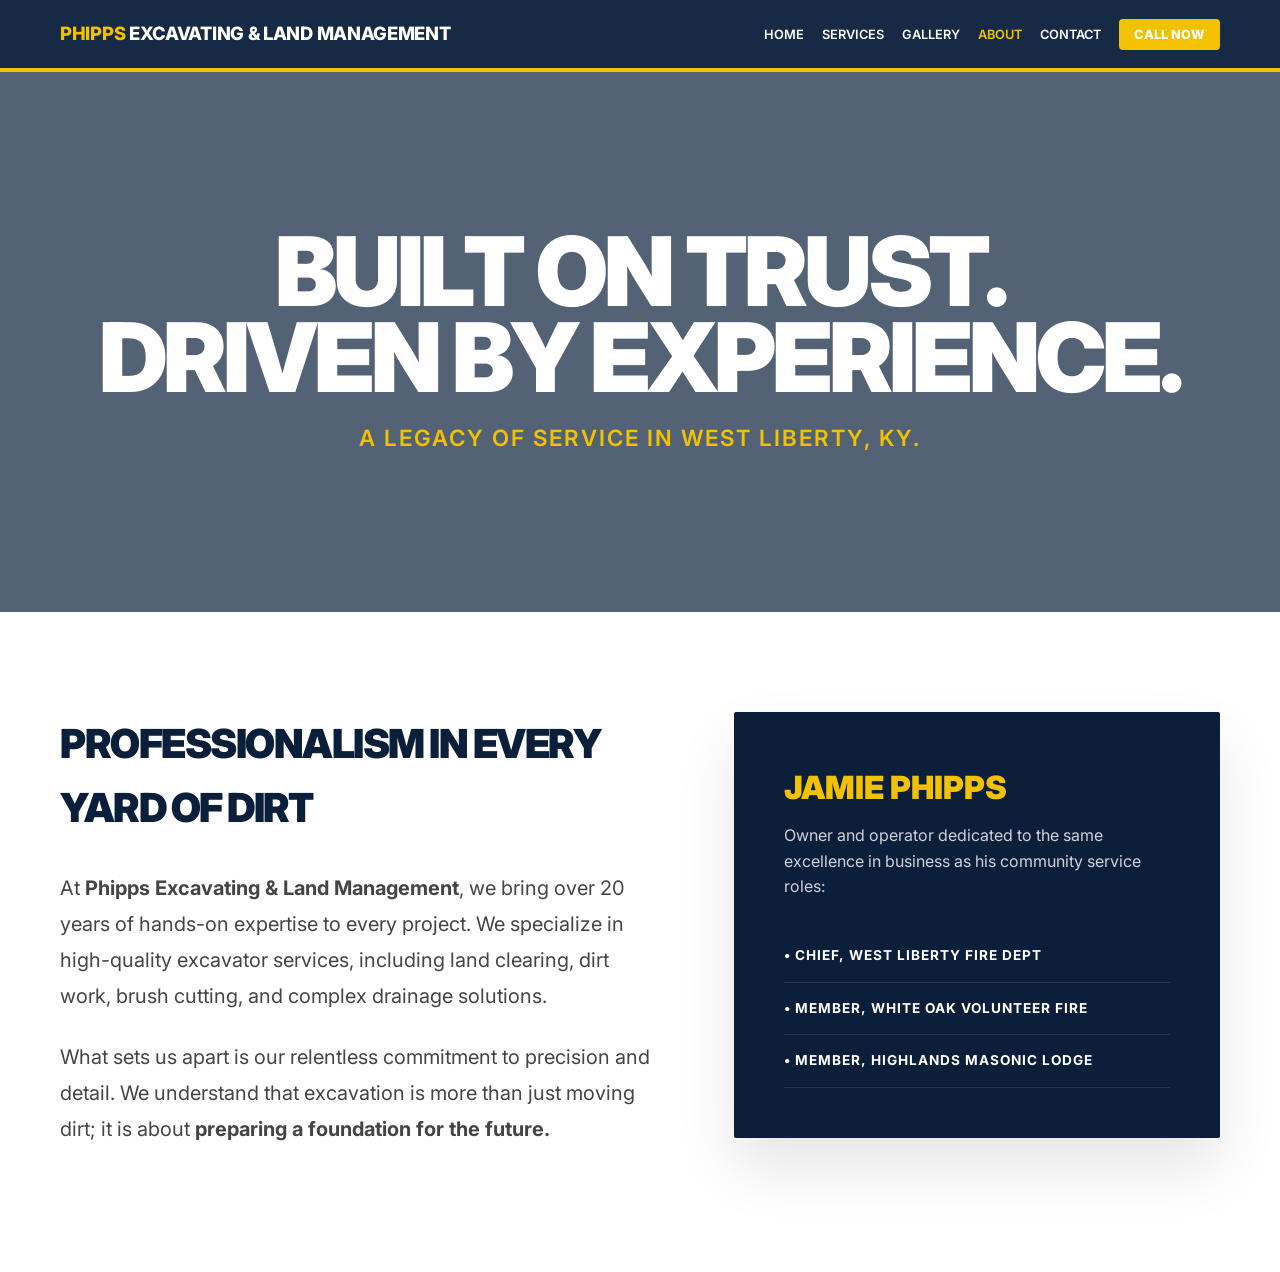
==== about.html @ 6a8722a9 "Update about.html" ====
<!DOCTYPE html>
<html lang="en">
<head>
  <meta charset="UTF-8">
  <meta name="viewport" content="width=device-width, initial-scale=1.0">
  <title>About Us | Phipps Excavating & Land Management</title>
  <link rel="preconnect" href="https://fonts.googleapis.com">
  <link rel="preconnect" href="https://fonts.gstatic.com" crossorigin>
  <link href="https://fonts.googleapis.com/css2?family=Inter:wght@400;600;700;800;900&display=swap" rel="stylesheet">
  <link rel="stylesheet" href="style.css">
  <style>
    /* --- HERO SYSTEM --- */
    .about-hero {
      position: relative;
      width: 100%;
      min-height: 60vh;
      display: flex;
      align-items: center;
      justify-content: center;
      padding: 120px 0; /* Spacing for the top */
      /* Ensure your image filename is correct below */
      background: linear-gradient(rgba(11, 31, 59, 0.7), rgba(11, 31, 59, 0.7)), url('hero-about.jpg');
      background-size: cover;
      background-position: center;
      background-attachment: fixed;
      color: #fff;
      text-align: center;
    }

    .about-hero h1 {
      font-size: clamp(3rem, 10vw, 6rem);
      font-weight: 900;
      text-transform: uppercase;
      letter-spacing: -4px;
      line-height: 0.9;
      margin-bottom: 20px;
    }

    .about-hero p {
      font-size: 1.4rem;
      font-weight: 600;
      text-transform: uppercase;
      letter-spacing: 2px;
      color: #F2C200;
    }

    /* --- CONTENT SPACING --- */
    .content-section {
      padding: 100px 0;
      background: #fff;
    }

    .content-grid {
      display: grid;
      grid-template-columns: 1.1fr 0.9fr;
      gap: 80px;
      align-items: start;
    }

    .main-text h2 {
      font-size: 2.5rem;
      font-weight: 900;
      text-transform: uppercase;
      letter-spacing: -1.5px;
      margin-bottom: 30px;
      color: #0B1F3B;
    }

    .main-text p {
      font-size: 1.25rem;
      line-height: 1.8;
      color: #444;
      margin-bottom: 25px;
    }

    /* --- SIDEBAR CARD --- */
    .roots-card {
      padding: 50px;
      background: #0B1F3B;
      color: #fff;
      border-radius: 2px;
      box-shadow: 0 30px 60px rgba(0,0,0,0.1);
    }

    .roots-card h3 {
      font-size: 2rem;
      font-weight: 900;
      text-transform: uppercase;
      color: #F2C200;
      margin-bottom: 10px;
    }

    .leader-list {
      list-style: none;
      padding: 0;
      margin-top: 30px;
    }

    .leader-list li {
      padding: 15px 0;
      border-bottom: 1px solid rgba(255,255,255,0.1);
      font-weight: 700;
      text-transform: uppercase;
      font-size: 0.85rem;
      letter-spacing: 1px;
    }

    @media (max-width: 992px) {
      .content-grid { grid-template-columns: 1fr; }
      .about-hero { min-height: 50vh; background-attachment: scroll; }
    }
  </style>
</head>
<body>

  <nav class="navbar">
    <div class="container nav-container">
      <a href="index.html" class="nav-brand"><span>Phipps</span> Excavating & Land Management</a>
      <ul class="nav-links" id="nav-list">
        <li><a href="index.html">Home</a></li>
        <li><a href="services.html">Services</a></li>
        <li><a href="gallery.html">Gallery</a></li>
        <li><a href="about.html" style="color: #F2C200 !important;">About</a></li>
        <li><a href="contact.html">Contact</a></li>
        <li><a href="tel:6065480377" class="nav-cta">Call Now</a></li>
      </ul>
    </div>
  </nav>

  <header class="about-hero">
    <div class="container">
      <h1>Built on Trust.<br>Driven by Experience.</h1>
      <p>A Legacy of Service in West Liberty, KY.</p>
    </div>
  </header>

  <section class="content-section">
    <div class="container">
      <div class="content-grid">
        
        <div class="main-text">
          <h2>Professionalism in Every Yard of Dirt</h2>
          <p>At <strong>Phipps Excavating & Land Management</strong>, we bring over 20 years of hands-on expertise to every project. We specialize in high-quality excavator services, including land clearing, dirt work, brush cutting, and complex drainage solutions.</p>
          <p>What sets us apart is our relentless commitment to precision and detail. We understand that excavation is more than just moving dirt; it is about <strong>preparing a foundation for the future.</strong></p>
        </div>

        <div class="roots-card">
          <h3>Jamie Phipps</h3>
          <p style="opacity: 0.8;">Owner and operator dedicated to the same excellence in business as his community service roles:</p>
          <ul class="leader-list">
            <li>• Chief, West Liberty Fire Dept</li>
            <li>• Member, White Oak Volunteer Fire</li>
            <li>• Member, Highlands Masonic Lodge</li>
          </ul>
        </div>

      </div>
    </div>
  </section>

  <a class="sticky-call" href="tel:6065480377">📞 Call Now</a>

</body>
</html>
---- style.css ----
/* --- RESET --- */
* { margin: 0; padding: 0; box-sizing: border-box; }
body { font-family: 'Inter', sans-serif; color: #0B1F3B; line-height: 1.6; background: #fff; overflow-x: hidden; }
.container { max-width: 1200px; margin: auto; padding: 0 20px; }

/* --- NAVIGATION --- */
.navbar { 
  background: rgba(11, 31, 59, 0.95); 
  backdrop-filter: blur(10px);        
  padding: 1.2rem 0; 
  border-bottom: 4px solid #F2C200; 
  position: sticky; 
  top: 0; 
  z-index: 1000; 
}
.nav-container { display: flex; justify-content: space-between; align-items: center; gap: 10px; }

.nav-brand { 
  color: #fff !important; 
  text-decoration: none; 
  font-weight: 800; 
  font-size: clamp(0.8rem, 3.2vw, 1.15rem); 
  text-transform: uppercase; 
  white-space: nowrap;
  letter-spacing: -0.3px;
  flex-shrink: 1; 
}
.nav-brand span { color: #F2C200; }

.nav-links { display: flex; list-style: none; align-items: center; }
.nav-links li { margin-left: 18px; }
.nav-links a { color: #fff !important; text-decoration: none; font-weight: 600; text-transform: uppercase; font-size: 0.8rem; transition: 0.3s; }
.nav-links a:hover { color: #F2C200 !important; }

.nav-cta { background: #F2C200; color: #0B1F3B !important; padding: 8px 15px; border-radius: 4px; font-weight: 800 !important; }

.menu-toggle { display: none; cursor: pointer; flex-shrink: 0; margin-left: 10px; }
.bar { display: block; width: 25px; height: 3px; margin: 5px auto; transition: 0.3s; background: #fff; }

/* --- HERO CORE LOGIC --- */
.hero, .small-hero { 
  position: relative; 
  overflow: hidden;   
  color: #fff; 
  text-align: center; 
  display: flex; 
  flex-direction: column; 
  justify-content: center; 
  align-items: center;
}

.hero { padding: 60px 20px 100px 20px; min-height: 75vh; }
.small-hero { padding: 80px 20px; min-height: 40vh; }

/* The Animation Layer */
.hero::before, .small-hero::before {
  content: "";
  position: absolute;
  top: 0; left: 0; width: 100%; height: 100%;
  background-size: cover;
  background-position: center;
  z-index: -1;
  animation: slow-pan 30s infinite alternate ease-in-out; 
}

/* --- 1. LANDING PAGE HERO --- */
.hero::before { 
  background-image: linear-gradient(rgba(11, 31, 59, 0.7), rgba(11, 31, 59, 0.8)), url('image.JPG'); 
}

/* --- 2. ABOUT PAGE HERO --- */
.about-page .small-hero::before { 
  background-image: linear-gradient(rgba(11, 31, 59, 0.7), rgba(11, 31, 59, 0.7)), url('aboutheaderimage.JPG'); 
}

/* --- 3. SERVICES PAGE HERO --- */
.services-hero::before { 
  background-image: radial-gradient(circle at center, rgba(11, 31, 59, 0.6) 0%, rgba(11, 31, 59, 0.85) 100%), url('images/services-hero.jpeg') !important; 
}

/* --- 4. CONTACT PAGE HERO (UPDATED IMAGE) --- */
.contact-page .small-hero::before {
  background-image: linear-gradient(rgba(11, 31, 59, 0.7), rgba(11, 31, 59, 0.7)), url('images/contact-hero.jpeg') !important;
}

@keyframes slow-pan {
  from { transform: scale(1.05) translateX(-2%); } 
  to { transform: scale(1.05) translateX(2%); }    
}

/* --- HERO CONTENT --- */
.logo { width: 320px; margin-bottom: 15px; filter: drop-shadow(0 10px 20px rgba(0,0,0,0.4)); }
.hero h1, .small-hero h1 { font-size: clamp(2.2rem, 7vw, 3.8rem); text-transform: uppercase; margin-bottom: 10px; line-height: 1.1; font-weight: 900; position: relative; z-index: 1; }
.hero-subtitle { display: block; color: #F2C200; text-transform: uppercase; font-weight: 800; letter-spacing: 2px; font-size: 0.85rem; margin-bottom: 10px; z-index: 1; position: relative; }
.hero p { max-width: 750px; margin: 15px auto 30px auto !important; font-size: 1.15rem; color: rgba(255,255,255,0.9); position: relative; z-index: 1; }

/* --- BUTTONS --- */
.btn { display: inline-block; padding: 16px 34px; margin: 10px; text-decoration: none; font-weight: 800; border-radius: 4px; text-transform: uppercase; border: none; transition: 0.3s; text-align: center; cursor: pointer; letter-spacing: 1px; position: relative; z-index: 1; }
.primary { background: #F2C200; color: #0B1F3B; box-shadow: 0 4px 15px rgba(242, 194, 0, 0.3); }
.primary:hover { transform: translateY(-4px); box-shadow: 0 8px 25px rgba(242, 194, 0, 0.5); }
.secondary { border: 2px solid #fff; color: #fff; background: transparent; }
.secondary:hover { background: #fff; color: #0B1F3B; }

/* --- SECTIONS & GRID --- */
.section { padding: 100px 0; }
.section.alt { background: #f8fafc; }
.grid { display: grid; grid-template-columns: repeat(auto-fit, minmax(280px, 1fr)); gap: 30px; }

.card { 
  background: #fff; 
  padding: 45px 30px; 
  border-radius: 8px; 
  border-top: 8px solid #F2C200; 
  text-align: center; 
  box-shadow: 0 15px 35px rgba(11, 31, 59, 0.05);
  transition: all 0.4s cubic-bezier(0.165, 0.84, 0.44, 1);
  opacity: 0;
  transform: translateY(40px);
  animation: fadeInUp 1s ease forwards;
}
.card:hover { transform: translateY(-12px); box-shadow: 0 25px 50px rgba(11, 31, 59, 0.15); }

@keyframes fadeInUp {
  to { opacity: 1; transform: translateY(0); }
}

/* --- FOOTER --- */
footer { padding: 60px 20px; background: #081424; color: #888; text-align: center; border-top: 1px solid rgba(255,255,255,0.05); }
footer .social-links a { color: #F2C200; text-decoration: none; font-weight: 800; text-transform: uppercase; border: 2px solid #F2C200; padding: 12px 25px; border-radius: 4px; display: inline-block; transition: 0.3s; }
footer .social-links a:hover { background: #F2C200; color: #081424; transform: scale(1.05); }

/* --- MOBILE RESPONSIVE --- */
.sticky-call { 
  display: none; 
  position: fixed; 
  bottom: 25px; 
  left: 50%; 
  transform: translateX(-50%); 
  background: #F2C200; 
  color: #0B1F3B; 
  padding: 18px 40px; 
  border-radius: 50px; 
  text-decoration: none; 
  font-weight: 900; 
  text-transform: uppercase; 
  box-shadow: 0 8px 25px rgba(0,0,0,0.4); 
  z-index: 9999; 
  border: 2px solid #0B1F3B;
}

@media screen and (max-width: 960px) {
  .nav-links { 
    position: absolute; 
    top: -1000px; 
    left: 0; 
    width: 100%; 
    flex-direction: column; 
    background: #0B1F3B; 
    transition: 0.5s cubic-bezier(0.075, 0.82, 0.165, 1); 
    padding: 40px 0; 
    border-bottom: 5px solid #F2C200;
  }
  .nav-links.active { top: 76px; }
  .menu-toggle { display: block; }
  .sticky-call { display: block; }
  .hero { padding-bottom: 80px; min-height: 60vh; }
}
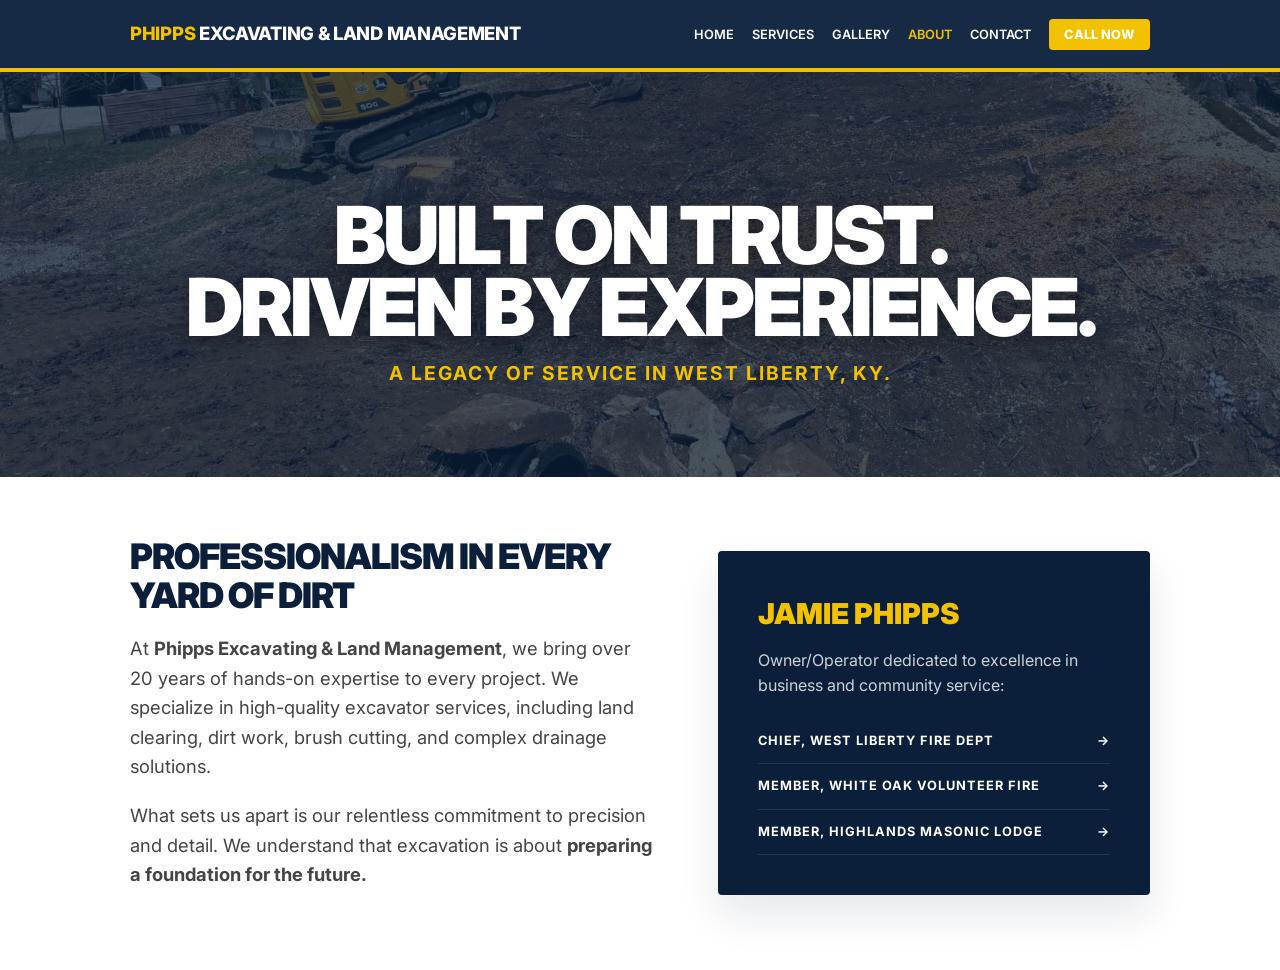
==== commit 0a44719c: "Update about.html" ====
--- a/about.html
+++ b/about.html
@@ -9,81 +9,95 @@
   <link href="https://fonts.googleapis.com/css2?family=Inter:wght@400;600;700;800;900&display=swap" rel="stylesheet">
   <link rel="stylesheet" href="style.css">
   <style>
-    /* --- HERO SYSTEM --- */
+    /* --- TIGHTENED SPACING SYSTEM --- */
+    body {
+      background: #ffffff;
+      color: #0B1F3B;
+      margin: 0;
+      line-height: 1.6; /* Tighter line height for a more compact feel */
+    }
+
+    .container {
+      max-width: 1100px;
+      margin: 0 auto;
+      padding: 0 40px;
+    }
+
+    /* --- HERO: Compact & Impactful --- */
     .about-hero {
       position: relative;
       width: 100%;
-      min-height: 60vh;
+      min-height: 45vh; /* Reduced height to bring content up */
       display: flex;
       align-items: center;
       justify-content: center;
-      padding: 120px 0; /* Spacing for the top */
-      /* Ensure your image filename is correct below */
-      background: linear-gradient(rgba(11, 31, 59, 0.7), rgba(11, 31, 59, 0.7)), url('hero-about.jpg');
-      background-size: cover;
-      background-position: center;
+      padding: 100px 0 60px; /* Tighter padding */
+      background-size: cover !important;
+      background-position: center !important;
       background-attachment: fixed;
       color: #fff;
       text-align: center;
     }
 
     .about-hero h1 {
-      font-size: clamp(3rem, 10vw, 6rem);
+      font-size: clamp(2.5rem, 8vw, 5rem); /* Slightly smaller for a tighter fit */
       font-weight: 900;
       text-transform: uppercase;
-      letter-spacing: -4px;
+      letter-spacing: -3px;
       line-height: 0.9;
-      margin-bottom: 20px;
+      margin-bottom: 15px;
+      text-shadow: 0 5px 20px rgba(0,0,0,0.4);
     }
 
     .about-hero p {
-      font-size: 1.4rem;
-      font-weight: 600;
+      font-size: 1.2rem;
+      font-weight: 700;
       text-transform: uppercase;
       letter-spacing: 2px;
       color: #F2C200;
+      margin: 0;
     }
 
-    /* --- CONTENT SPACING --- */
+    /* --- CONTENT SECTION: Removing the Gaps --- */
     .content-section {
-      padding: 100px 0;
+      padding: 60px 0; /* Reduced from 140px to 60px */
       background: #fff;
     }
 
     .content-grid {
       display: grid;
       grid-template-columns: 1.1fr 0.9fr;
-      gap: 80px;
-      align-items: start;
+      gap: 60px; /* Tighter gap between columns */
+      align-items: center; /* Centered alignment feels more 'fitted' */
     }
 
     .main-text h2 {
-      font-size: 2.5rem;
+      font-size: 2.2rem;
       font-weight: 900;
       text-transform: uppercase;
-      letter-spacing: -1.5px;
-      margin-bottom: 30px;
+      letter-spacing: -1px;
+      margin-bottom: 20px;
       color: #0B1F3B;
+      line-height: 1.1;
     }
 
     .main-text p {
-      font-size: 1.25rem;
-      line-height: 1.8;
+      font-size: 1.15rem;
       color: #444;
-      margin-bottom: 25px;
+      margin-bottom: 20px;
     }
 
-    /* --- SIDEBAR CARD --- */
+    /* --- PROFILE CARD: Solid & Structured --- */
     .roots-card {
-      padding: 50px;
+      padding: 40px; /* Reduced padding */
       background: #0B1F3B;
       color: #fff;
-      border-radius: 2px;
-      box-shadow: 0 30px 60px rgba(0,0,0,0.1);
+      border-radius: 4px;
+      box-shadow: 0 20px 40px rgba(11, 31, 59, 0.1);
     }
 
     .roots-card h3 {
-      font-size: 2rem;
+      font-size: 1.8rem;
       font-weight: 900;
       text-transform: uppercase;
       color: #F2C200;
@@ -93,21 +107,24 @@
     .leader-list {
       list-style: none;
       padding: 0;
-      margin-top: 30px;
+      margin-top: 20px;
     }
 
     .leader-list li {
-      padding: 15px 0;
+      padding: 12px 0;
       border-bottom: 1px solid rgba(255,255,255,0.1);
       font-weight: 700;
       text-transform: uppercase;
-      font-size: 0.85rem;
+      font-size: 0.8rem;
       letter-spacing: 1px;
+      display: flex;
+      justify-content: space-between;
     }
 
     @media (max-width: 992px) {
-      .content-grid { grid-template-columns: 1fr; }
-      .about-hero { min-height: 50vh; background-attachment: scroll; }
+      .content-grid { grid-template-columns: 1fr; gap: 40px; }
+      .about-hero { min-height: 40vh; padding: 120px 0 60px; }
+      .content-section { padding: 40px 0; }
     }
   </style>
 </head>
@@ -116,6 +133,13 @@
   <nav class="navbar">
     <div class="container nav-container">
       <a href="index.html" class="nav-brand"><span>Phipps</span> Excavating & Land Management</a>
+      
+      <div class="menu-toggle" id="mobile-menu">
+        <span class="bar"></span>
+        <span class="bar"></span>
+        <span class="bar"></span>
+      </div>
+
       <ul class="nav-links" id="nav-list">
         <li><a href="index.html">Home</a></li>
         <li><a href="services.html">Services</a></li>
@@ -127,7 +151,7 @@
     </div>
   </nav>
 
-  <header class="about-hero">
+  <header class="about-hero" style="background: linear-gradient(rgba(11, 31, 59, 0.75), rgba(11, 31, 59, 0.75)), url('aboutheaderimage.JPG');">
     <div class="container">
       <h1>Built on Trust.<br>Driven by Experience.</h1>
       <p>A Legacy of Service in West Liberty, KY.</p>
@@ -141,16 +165,16 @@
         <div class="main-text">
           <h2>Professionalism in Every Yard of Dirt</h2>
           <p>At <strong>Phipps Excavating & Land Management</strong>, we bring over 20 years of hands-on expertise to every project. We specialize in high-quality excavator services, including land clearing, dirt work, brush cutting, and complex drainage solutions.</p>
-          <p>What sets us apart is our relentless commitment to precision and detail. We understand that excavation is more than just moving dirt; it is about <strong>preparing a foundation for the future.</strong></p>
+          <p>What sets us apart is our relentless commitment to precision and detail. We understand that excavation is about <strong>preparing a foundation for the future.</strong></p>
         </div>
 
         <div class="roots-card">
           <h3>Jamie Phipps</h3>
-          <p style="opacity: 0.8;">Owner and operator dedicated to the same excellence in business as his community service roles:</p>
+          <p style="opacity: 0.8; font-size: 1rem;">Owner/Operator dedicated to excellence in business and community service:</p>
           <ul class="leader-list">
-            <li>• Chief, West Liberty Fire Dept</li>
-            <li>• Member, White Oak Volunteer Fire</li>
-            <li>• Member, Highlands Masonic Lodge</li>
+            <li>Chief, West Liberty Fire Dept <span>→</span></li>
+            <li>Member, White Oak Volunteer Fire <span>→</span></li>
+            <li>Member, Highlands Masonic Lodge <span>→</span></li>
           </ul>
         </div>
 
@@ -160,5 +184,16 @@
 
   <a class="sticky-call" href="tel:6065480377">📞 Call Now</a>
 
+  <script>
+    const menu = document.querySelector('#mobile-menu');
+    const menuLinks = document.querySelector('#nav-list');
+    
+    if(menu) {
+      menu.addEventListener('click', function() {
+        menu.classList.toggle('is-active');
+        menuLinks.classList.toggle('active');
+      });
+    }
+  </script>
 </body>
 </html>
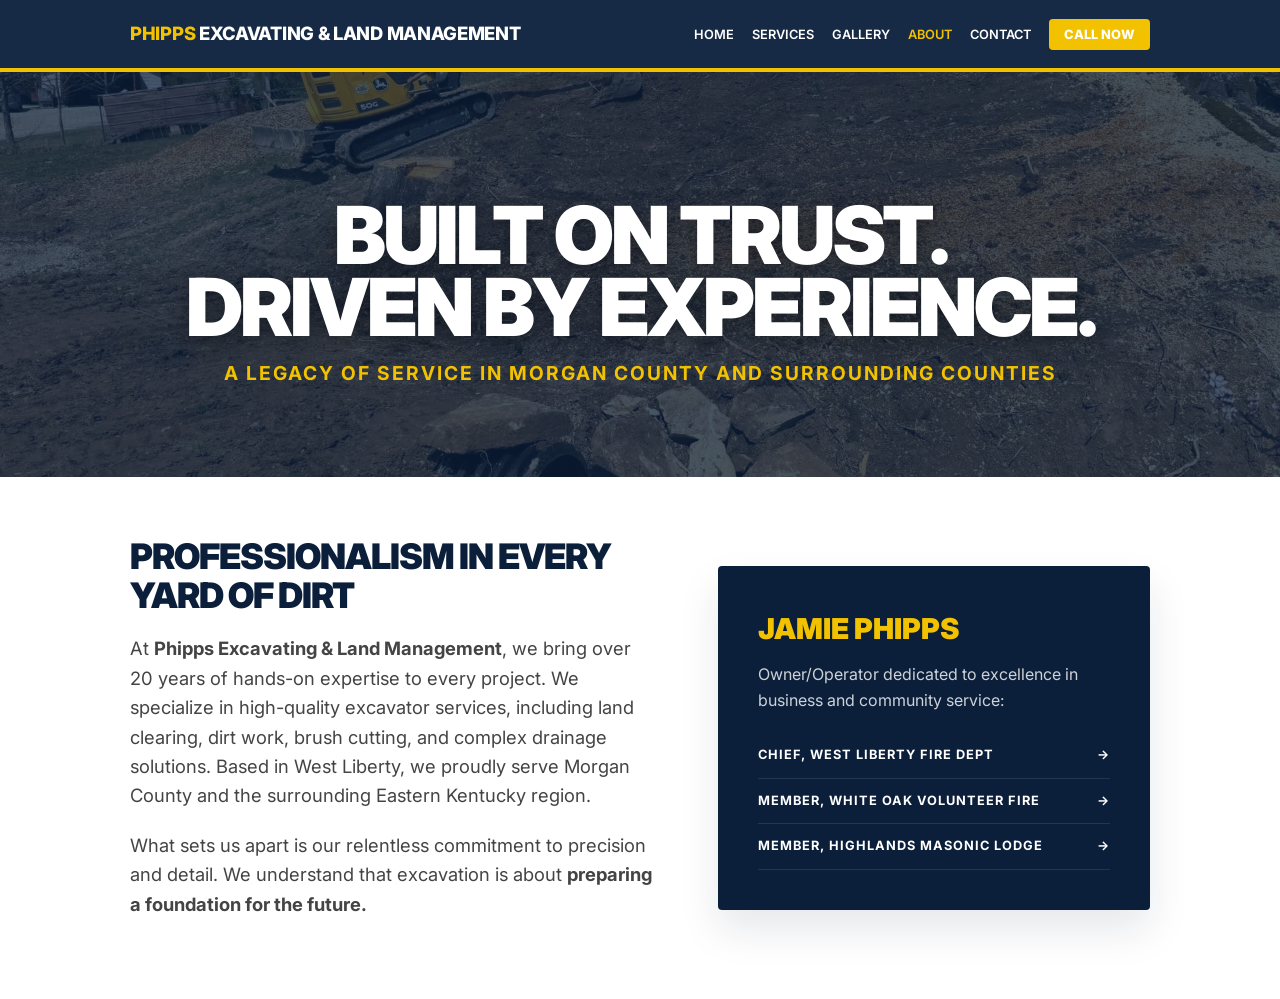
==== commit da9d04f4: "Update about.html" ====
--- a/about.html
+++ b/about.html
@@ -9,12 +9,12 @@
   <link href="https://fonts.googleapis.com/css2?family=Inter:wght@400;600;700;800;900&display=swap" rel="stylesheet">
   <link rel="stylesheet" href="style.css">
   <style>
-    /* --- TIGHTENED SPACING SYSTEM --- */
+    /* --- COMPACT STUDIO SYSTEM --- */
     body {
       background: #ffffff;
       color: #0B1F3B;
       margin: 0;
-      line-height: 1.6; /* Tighter line height for a more compact feel */
+      line-height: 1.6;
     }
 
     .container {
@@ -23,15 +23,15 @@
       padding: 0 40px;
     }
 
-    /* --- HERO: Compact & Impactful --- */
+    /* --- HERO: Tight & Professional --- */
     .about-hero {
       position: relative;
       width: 100%;
-      min-height: 45vh; /* Reduced height to bring content up */
+      min-height: 45vh;
       display: flex;
       align-items: center;
       justify-content: center;
-      padding: 100px 0 60px; /* Tighter padding */
+      padding: 100px 0 60px;
       background-size: cover !important;
       background-position: center !important;
       background-attachment: fixed;
@@ -40,7 +40,7 @@
     }
 
     .about-hero h1 {
-      font-size: clamp(2.5rem, 8vw, 5rem); /* Slightly smaller for a tighter fit */
+      font-size: clamp(2.5rem, 8vw, 5rem);
       font-weight: 900;
       text-transform: uppercase;
       letter-spacing: -3px;
@@ -58,17 +58,17 @@
       margin: 0;
     }
 
-    /* --- CONTENT SECTION: Removing the Gaps --- */
+    /* --- CONTENT: Tightened Gaps --- */
     .content-section {
-      padding: 60px 0; /* Reduced from 140px to 60px */
+      padding: 60px 0;
       background: #fff;
     }
 
     .content-grid {
       display: grid;
       grid-template-columns: 1.1fr 0.9fr;
-      gap: 60px; /* Tighter gap between columns */
-      align-items: center; /* Centered alignment feels more 'fitted' */
+      gap: 60px;
+      align-items: center;
     }
 
     .main-text h2 {
@@ -87,9 +87,9 @@
       margin-bottom: 20px;
     }
 
-    /* --- PROFILE CARD: Solid & Structured --- */
+    /* --- PROFILE CARD --- */
     .roots-card {
-      padding: 40px; /* Reduced padding */
+      padding: 40px;
       background: #0B1F3B;
       color: #fff;
       border-radius: 4px;
@@ -154,7 +154,7 @@
   <header class="about-hero" style="background: linear-gradient(rgba(11, 31, 59, 0.75), rgba(11, 31, 59, 0.75)), url('aboutheaderimage.JPG');">
     <div class="container">
       <h1>Built on Trust.<br>Driven by Experience.</h1>
-      <p>A Legacy of Service in West Liberty, KY.</p>
+      <p>A Legacy of Service in Morgan County and Surrounding Counties</p>
     </div>
   </header>
 
@@ -164,7 +164,7 @@
         
         <div class="main-text">
           <h2>Professionalism in Every Yard of Dirt</h2>
-          <p>At <strong>Phipps Excavating & Land Management</strong>, we bring over 20 years of hands-on expertise to every project. We specialize in high-quality excavator services, including land clearing, dirt work, brush cutting, and complex drainage solutions.</p>
+          <p>At <strong>Phipps Excavating & Land Management</strong>, we bring over 20 years of hands-on expertise to every project. We specialize in high-quality excavator services, including land clearing, dirt work, brush cutting, and complex drainage solutions. Based in West Liberty, we proudly serve Morgan County and the surrounding Eastern Kentucky region.</p>
           <p>What sets us apart is our relentless commitment to precision and detail. We understand that excavation is about <strong>preparing a foundation for the future.</strong></p>
         </div>
 
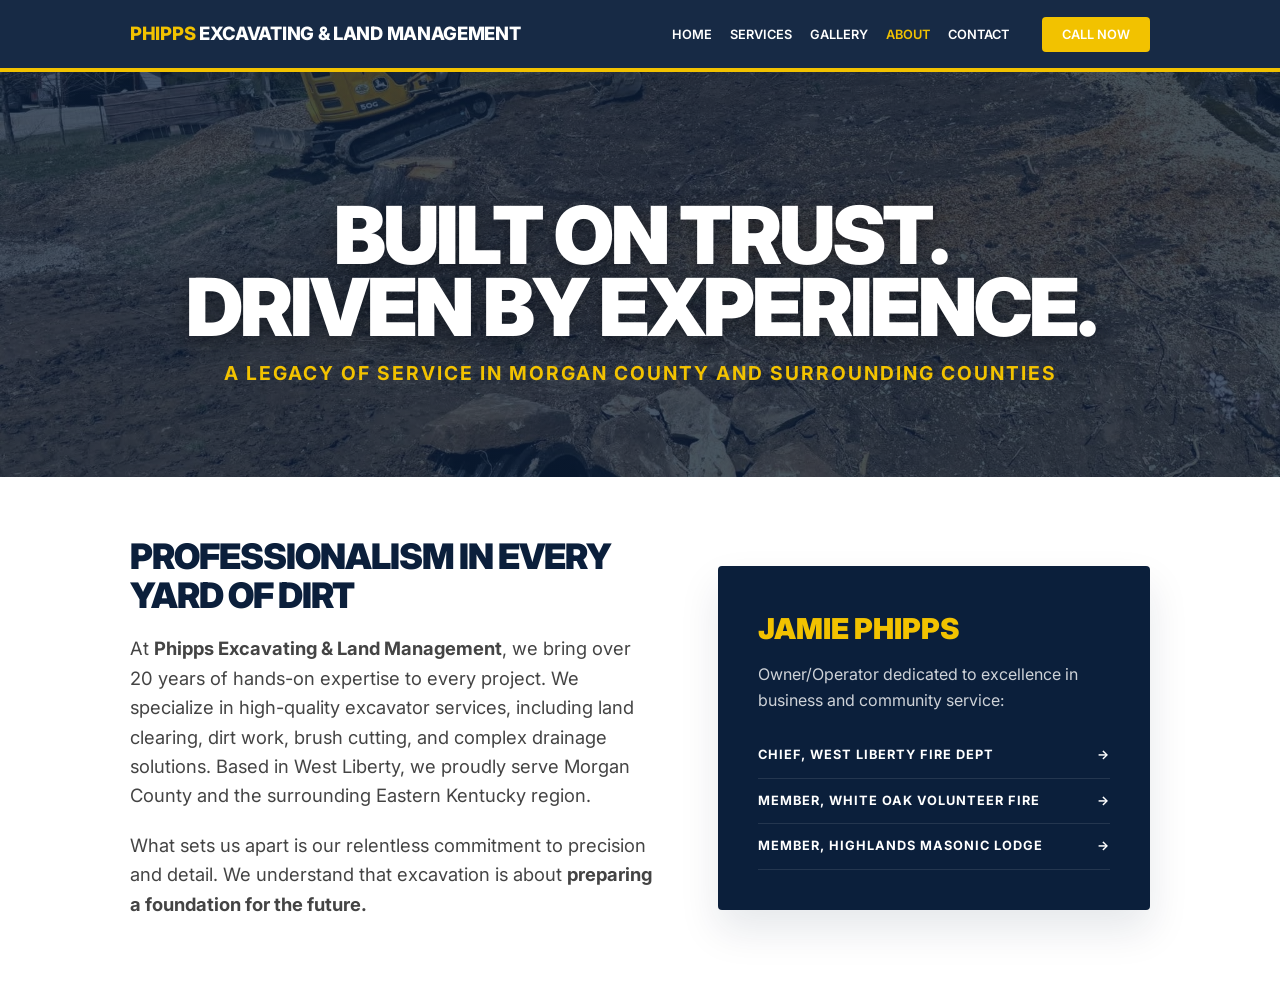
==== commit 3209d99b: "Update about.html" ====
--- a/about.html
+++ b/about.html
@@ -121,10 +121,42 @@
       justify-content: space-between;
     }
 
+    /* SYNCED NAV CTA STYLE FROM CONTACT PAGE */
+    .nav-call-btn {
+      background: #F2C200;
+      color: #0B1F3B !important;
+      padding: 10px 20px;
+      font-weight: 900;
+      text-transform: uppercase;
+      border-radius: 4px;
+      margin-left: 15px;
+      transition: 0.3s;
+      text-decoration: none;
+    }
+    
+    .nav-call-btn:hover {
+      background: #fff;
+    }
+
     @media (max-width: 992px) {
       .content-grid { grid-template-columns: 1fr; gap: 40px; }
       .about-hero { min-height: 40vh; padding: 120px 0 60px; }
       .content-section { padding: 40px 0; }
+    }
+
+    @media (max-width: 768px) {
+      .nav-links.active {
+        display: flex;
+        flex-direction: column;
+        align-items: center;
+        gap: 20px;
+        padding: 40px 0;
+      }
+      .nav-call-btn {
+        margin-left: 0;
+        width: 80%;
+        text-align: center;
+      }
     }
   </style>
 </head>
@@ -146,7 +178,7 @@
         <li><a href="gallery.html">Gallery</a></li>
         <li><a href="about.html" style="color: #F2C200 !important;">About</a></li>
         <li><a href="contact.html">Contact</a></li>
-        <li><a href="tel:6065480377" class="nav-cta">Call Now</a></li>
+        <li><a href="tel:6065480377" class="nav-call-btn">Call Now</a></li>
       </ul>
     </div>
   </nav>
@@ -187,6 +219,7 @@
   <script>
     const menu = document.querySelector('#mobile-menu');
     const menuLinks = document.querySelector('#nav-list');
+    const navItems = document.querySelectorAll('.nav-links a');
     
     if(menu) {
       menu.addEventListener('click', function() {
@@ -194,6 +227,13 @@
         menuLinks.classList.toggle('active');
       });
     }
+
+    navItems.forEach(link => {
+      link.addEventListener('click', () => {
+        if(menu) menu.classList.remove('is-active');
+        if(menuLinks) menuLinks.classList.remove('active');
+      });
+    });
   </script>
 </body>
 </html>
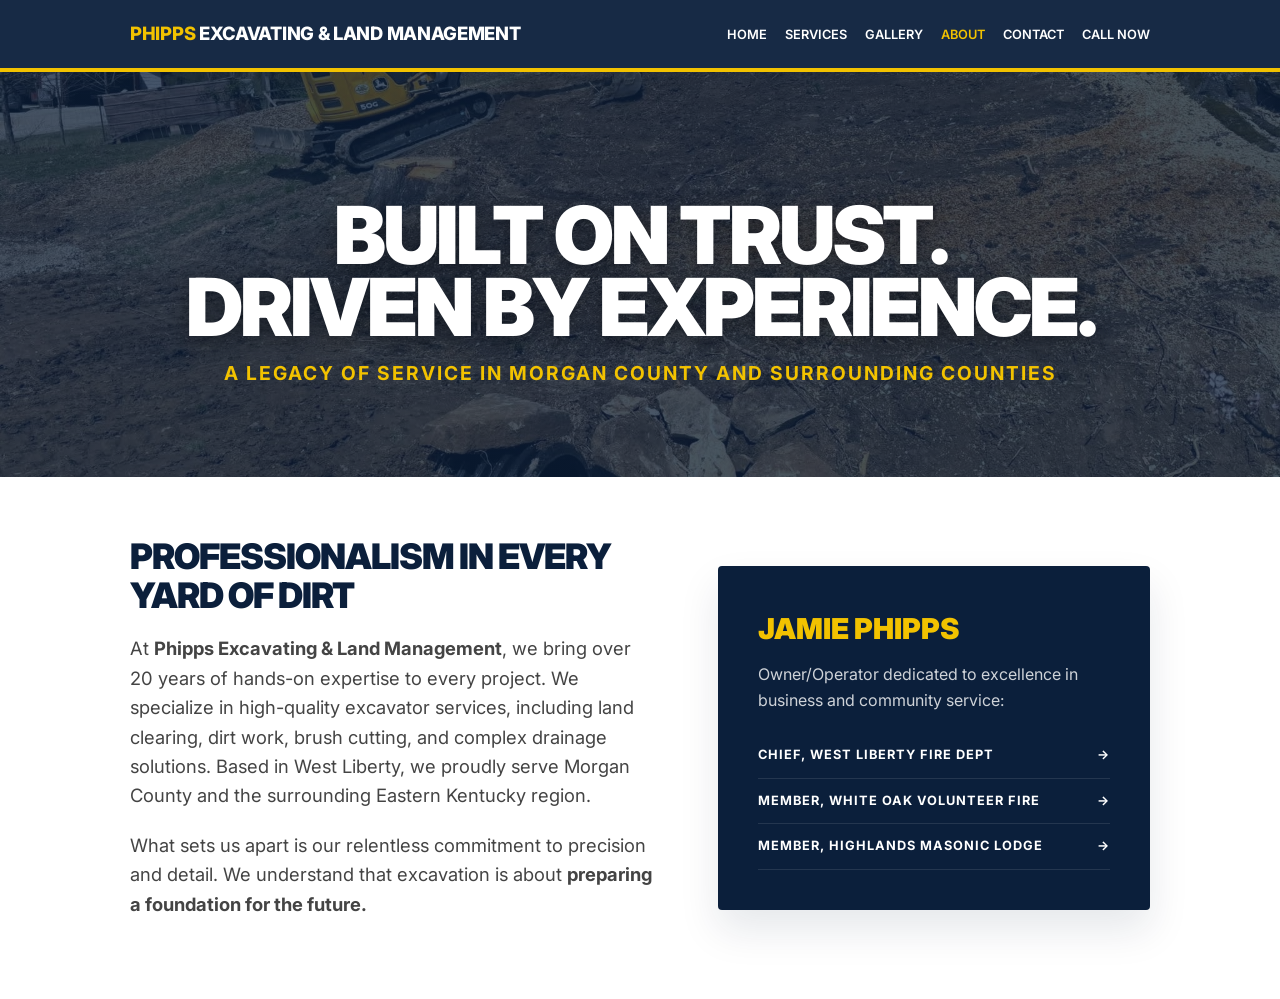
==== commit c82ac058: "Update about.html" ====
--- a/about.html
+++ b/about.html
@@ -121,23 +121,7 @@
       justify-content: space-between;
     }
 
-    /* SYNCED NAV CTA STYLE FROM CONTACT PAGE */
-    .nav-call-btn {
-      background: #F2C200;
-      color: #0B1F3B !important;
-      padding: 10px 20px;
-      font-weight: 900;
-      text-transform: uppercase;
-      border-radius: 4px;
-      margin-left: 15px;
-      transition: 0.3s;
-      text-decoration: none;
-    }
-    
-    .nav-call-btn:hover {
-      background: #fff;
-    }
-
+    /* --- MOBILE NAV SYNC --- */
     @media (max-width: 992px) {
       .content-grid { grid-template-columns: 1fr; gap: 40px; }
       .about-hero { min-height: 40vh; padding: 120px 0 60px; }
@@ -145,22 +129,26 @@
     }
 
     @media (max-width: 768px) {
-      .nav-links.active {
-        display: flex;
-        flex-direction: column;
-        align-items: center;
-        gap: 20px;
-        padding: 40px 0;
-      }
-      .nav-call-btn {
-        margin-left: 0;
-        width: 80%;
-        text-align: center;
+      .nav-links li { margin: 10px 0; width: 100%; text-align: center; }
+      
+      /* EXACT MATCH TO ALL OTHER PAGES */
+      .nav-cta-menu { 
+        background: #F2C200; 
+        color: #0B1F3B !important; 
+        padding: 15px 20px; 
+        border-radius: 4px; 
+        font-weight: 900; 
+        width: 80%; 
+        margin: 0 auto; 
+        display: block; 
+        text-transform: uppercase; 
+        font-size: 0.9rem;
+        text-decoration: none;
       }
     }
   </style>
 </head>
-<body>
+<body class="about-page">
 
   <nav class="navbar">
     <div class="container nav-container">
@@ -178,7 +166,7 @@
         <li><a href="gallery.html">Gallery</a></li>
         <li><a href="about.html" style="color: #F2C200 !important;">About</a></li>
         <li><a href="contact.html">Contact</a></li>
-        <li><a href="tel:6065480377" class="nav-call-btn">Call Now</a></li>
+        <li><a href="tel:6065480377" class="nav-cta-menu">Call Now</a></li>
       </ul>
     </div>
   </nav>
@@ -214,12 +202,11 @@
     </div>
   </section>
 
-  <a class="sticky-call" href="tel:6065480377">📞 Call Now</a>
+  <a class="sticky-call" href="tel:6065480377">Call Now</a>
 
   <script>
     const menu = document.querySelector('#mobile-menu');
     const menuLinks = document.querySelector('#nav-list');
-    const navItems = document.querySelectorAll('.nav-links a');
     
     if(menu) {
       menu.addEventListener('click', function() {
@@ -227,13 +214,6 @@
         menuLinks.classList.toggle('active');
       });
     }
-
-    navItems.forEach(link => {
-      link.addEventListener('click', () => {
-        if(menu) menu.classList.remove('is-active');
-        if(menuLinks) menuLinks.classList.remove('active');
-      });
-    });
   </script>
 </body>
 </html>
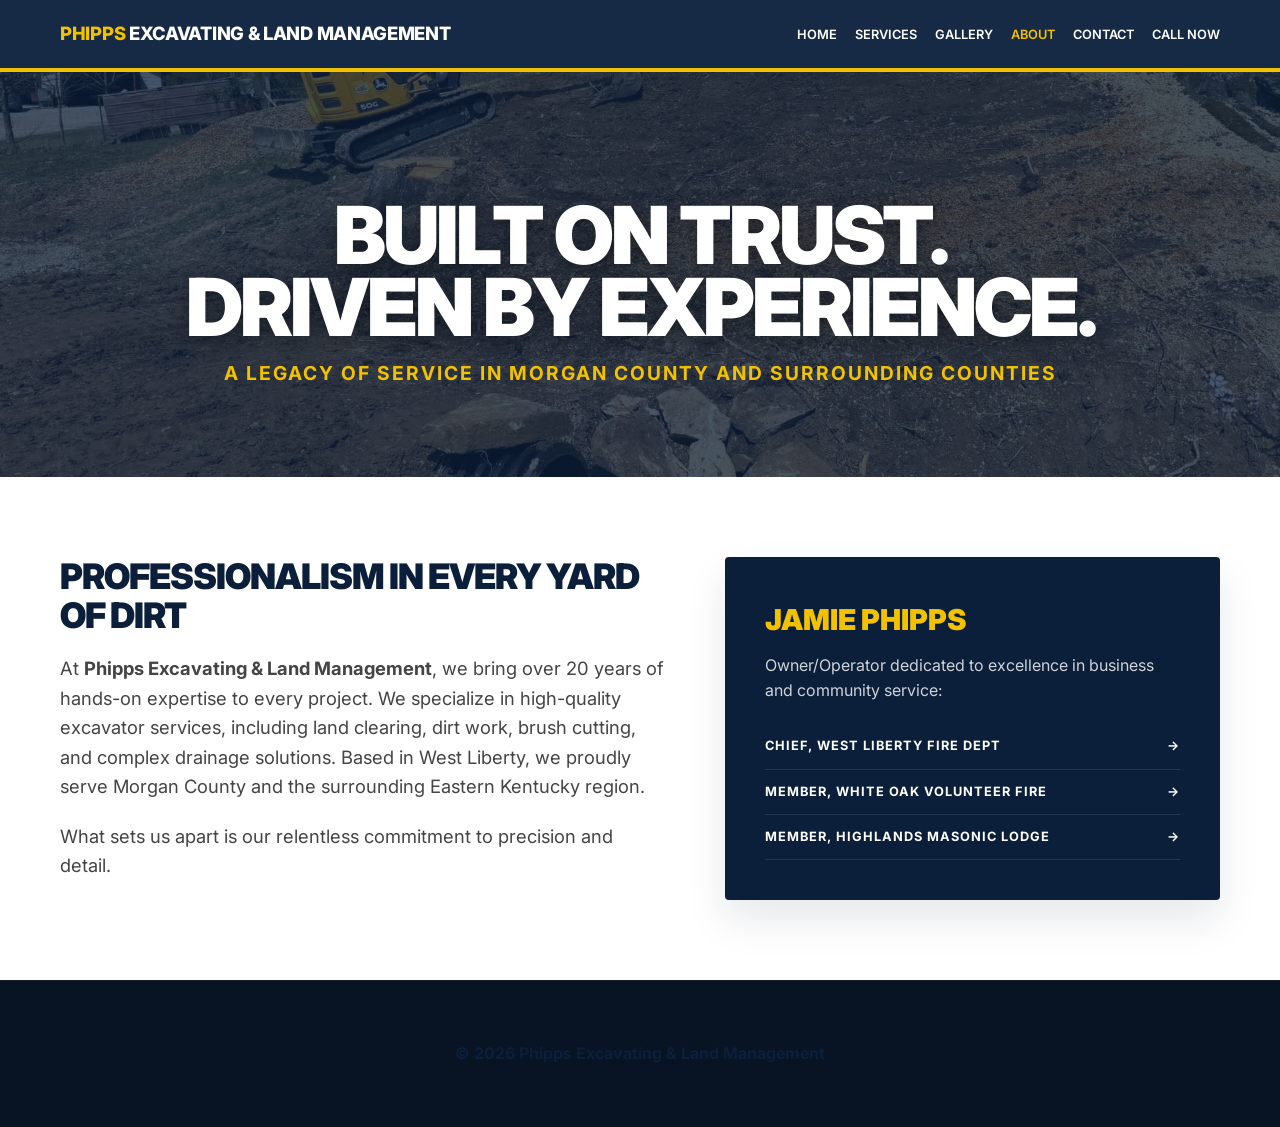
==== commit ff286fc7: "Update about.html" ====
--- a/about.html
+++ b/about.html
@@ -9,7 +9,7 @@
   <link href="https://fonts.googleapis.com/css2?family=Inter:wght@400;600;700;800;900&display=swap" rel="stylesheet">
   <link rel="stylesheet" href="style.css">
   <style>
-    /* --- COMPACT STUDIO SYSTEM --- */
+    /* --- SYNCED STUDIO SYSTEM --- */
     body {
       background: #ffffff;
       color: #0B1F3B;
@@ -17,10 +17,11 @@
       line-height: 1.6;
     }
 
+    /* FIXED: Matches the Index/Contact container precisely to stop the 'jump' */
     .container {
-      max-width: 1100px;
+      max-width: 1200px;
       margin: 0 auto;
-      padding: 0 40px;
+      padding: 0 20px;
     }
 
     /* --- HERO: Tight & Professional --- */
@@ -58,9 +59,9 @@
       margin: 0;
     }
 
-    /* --- CONTENT: Tightened Gaps --- */
+    /* --- CONTENT --- */
     .content-section {
-      padding: 60px 0;
+      padding: 80px 0;
       background: #fff;
     }
 
@@ -87,7 +88,6 @@
       margin-bottom: 20px;
     }
 
-    /* --- PROFILE CARD --- */
     .roots-card {
       padding: 40px;
       background: #0B1F3B;
@@ -125,13 +125,10 @@
     @media (max-width: 992px) {
       .content-grid { grid-template-columns: 1fr; gap: 40px; }
       .about-hero { min-height: 40vh; padding: 120px 0 60px; }
-      .content-section { padding: 40px 0; }
     }
 
     @media (max-width: 768px) {
       .nav-links li { margin: 10px 0; width: 100%; text-align: center; }
-      
-      /* EXACT MATCH TO ALL OTHER PAGES */
       .nav-cta-menu { 
         background: #F2C200; 
         color: #0B1F3B !important; 
@@ -185,7 +182,7 @@
         <div class="main-text">
           <h2>Professionalism in Every Yard of Dirt</h2>
           <p>At <strong>Phipps Excavating & Land Management</strong>, we bring over 20 years of hands-on expertise to every project. We specialize in high-quality excavator services, including land clearing, dirt work, brush cutting, and complex drainage solutions. Based in West Liberty, we proudly serve Morgan County and the surrounding Eastern Kentucky region.</p>
-          <p>What sets us apart is our relentless commitment to precision and detail. We understand that excavation is about <strong>preparing a foundation for the future.</strong></p>
+          <p>What sets us apart is our relentless commitment to precision and detail.</p>
         </div>
 
         <div class="roots-card">
@@ -202,6 +199,12 @@
     </div>
   </section>
 
+  <footer>
+    <div class="container">
+      <p style="font-weight: 700; color: #0B1F3B; text-align: center;">© 2026 Phipps Excavating & Land Management</p>
+    </div>
+  </footer>
+
   <a class="sticky-call" href="tel:6065480377">Call Now</a>
 
   <script>
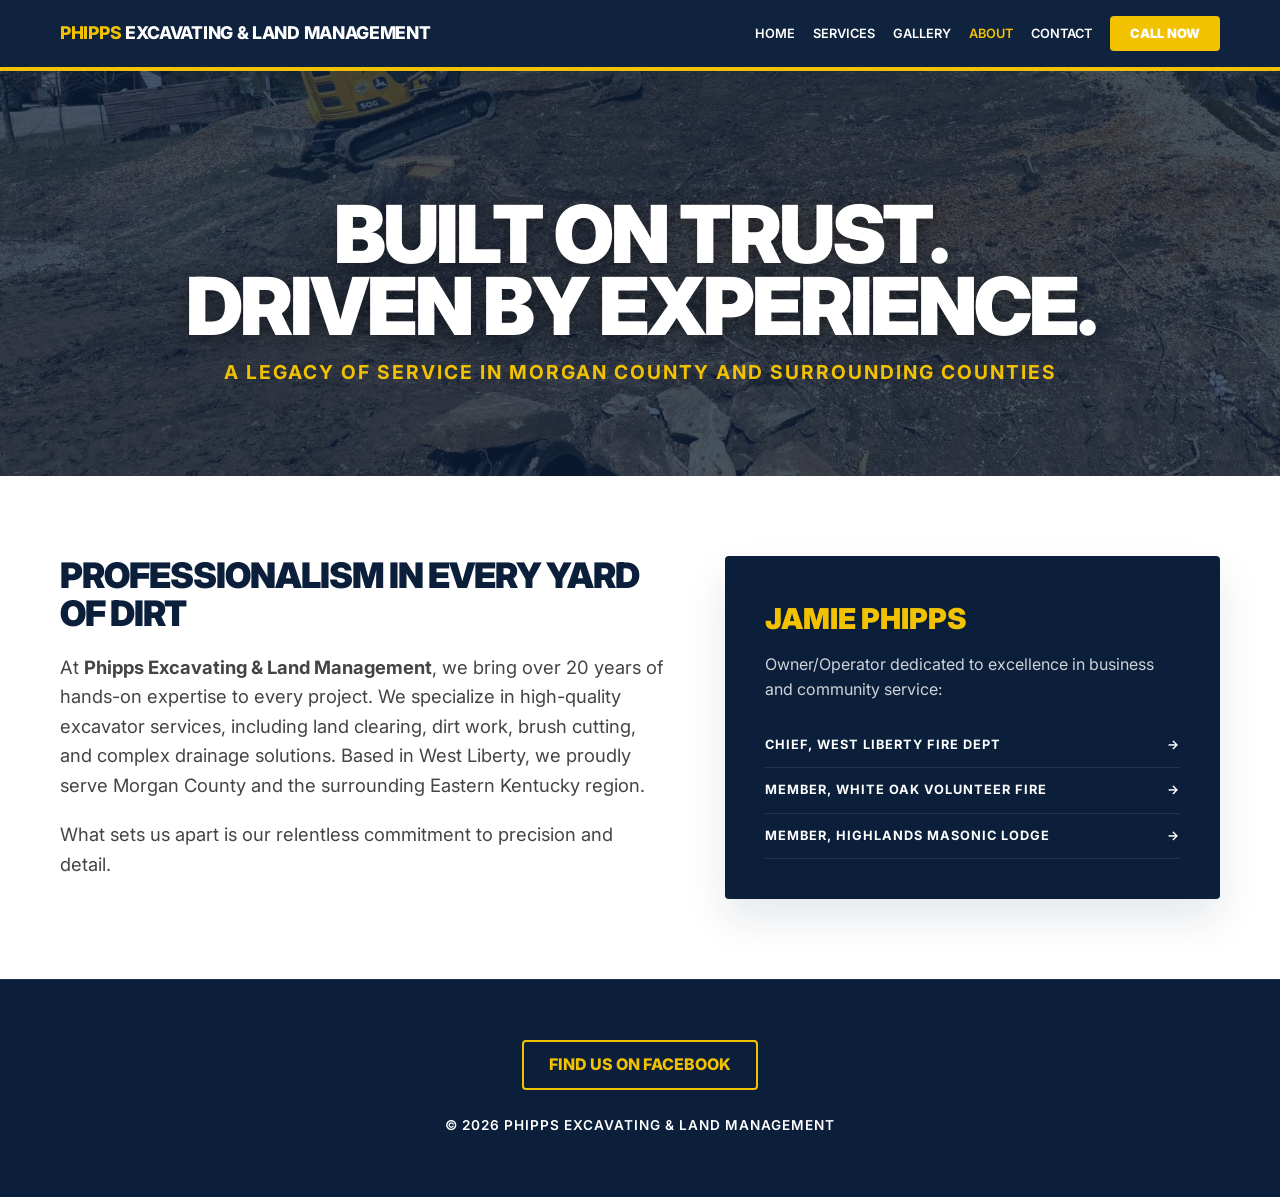
==== commit 7bd4e2a0: "Update about.html" ====
--- a/about.html
+++ b/about.html
@@ -17,7 +17,6 @@
       line-height: 1.6;
     }
 
-    /* FIXED: Matches the Index/Contact container precisely to stop the 'jump' */
     .container {
       max-width: 1200px;
       margin: 0 auto;
@@ -119,6 +118,20 @@
       letter-spacing: 1px;
       display: flex;
       justify-content: space-between;
+    }
+
+    /* FIXED: Prevent Facebook Button from turning into a yellow box when clicked */
+    footer .social-links a, 
+    footer .social-links a:visited, 
+    footer .social-links a:active {
+      color: #F2C200 !important;
+      background: transparent !important;
+      border: 2px solid #F2C200 !important;
+    }
+    
+    footer .social-links a:hover {
+      background: #F2C200 !important;
+      color: #0B1F3B !important;
     }
 
     /* --- MOBILE NAV SYNC --- */
@@ -201,7 +214,10 @@
 
   <footer>
     <div class="container">
-      <p style="font-weight: 700; color: #0B1F3B; text-align: center;">© 2026 Phipps Excavating & Land Management</p>
+      <div class="social-links">
+        <a href="https://www.facebook.com/share/1DdmKdBbGn/?mibextid=wwXIfr" target="_blank" rel="noopener noreferrer">Find us on Facebook</a>
+      </div>
+      <p>© 2026 Phipps Excavating & Land Management</p>
     </div>
   </footer>
 
--- a/style.css
+++ b/style.css
@@ -1,11 +1,17 @@
 /* --- RESET --- */
 * { margin: 0; padding: 0; box-sizing: border-box; }
 body { font-family: 'Inter', sans-serif; color: #0B1F3B; line-height: 1.6; background: #fff; overflow-x: hidden; }
-.container { max-width: 1200px; margin: auto; padding: 0 20px; }
+
+/* GLOBAL CONTAINER SYNC: Fixed the "jumpy" title issue */
+.container { 
+  max-width: 1200px; 
+  margin: auto; 
+  padding: 0 20px; 
+}
 
 /* --- NAVIGATION --- */
 .navbar { 
-  background: rgba(11, 31, 59, 0.95); 
+  background: rgba(11, 31, 59, 0.98); 
   backdrop-filter: blur(10px);        
   padding: 1.2rem 0; 
   border-bottom: 4px solid #F2C200; 
@@ -13,17 +19,16 @@
   top: 0; 
   z-index: 1000; 
 }
-.nav-container { display: flex; justify-content: space-between; align-items: center; gap: 10px; }
+.nav-container { display: flex; justify-content: space-between; align-items: center; }
 
 .nav-brand { 
   color: #fff !important; 
   text-decoration: none; 
   font-weight: 800; 
-  font-size: clamp(0.8rem, 3.2vw, 1.15rem); 
+  font-size: clamp(0.9rem, 3.2vw, 1.1rem); 
   text-transform: uppercase; 
   white-space: nowrap;
   letter-spacing: -0.3px;
-  flex-shrink: 1; 
 }
 .nav-brand span { color: #F2C200; }
 
@@ -32,7 +37,17 @@
 .nav-links a { color: #fff !important; text-decoration: none; font-weight: 600; text-transform: uppercase; font-size: 0.8rem; transition: 0.3s; }
 .nav-links a:hover { color: #F2C200 !important; }
 
-.nav-cta { background: #F2C200; color: #0B1F3B !important; padding: 8px 15px; border-radius: 4px; font-weight: 800 !important; }
+/* PREMIUM CTA BUTTON SYNC */
+.nav-cta, .nav-cta-menu { 
+  background: #F2C200; 
+  color: #0B1F3B !important; 
+  padding: 10px 20px; 
+  border-radius: 4px; 
+  font-weight: 900 !important; 
+  text-transform: uppercase;
+  text-decoration: none;
+  transition: 0.3s;
+}
 
 .menu-toggle { display: none; cursor: pointer; flex-shrink: 0; margin-left: 10px; }
 .bar { display: block; width: 25px; height: 3px; margin: 5px auto; transition: 0.3s; background: #fff; }
@@ -52,7 +67,6 @@
 .hero { padding: 60px 20px 100px 20px; min-height: 75vh; }
 .small-hero { padding: 80px 20px; min-height: 40vh; }
 
-/* The Animation Layer */
 .hero::before, .small-hero::before {
   content: "";
   position: absolute;
@@ -63,36 +77,16 @@
   animation: slow-pan 30s infinite alternate ease-in-out; 
 }
 
-/* --- 1. LANDING PAGE HERO --- */
-.hero::before { 
-  background-image: linear-gradient(rgba(11, 31, 59, 0.7), rgba(11, 31, 59, 0.8)), url('image.JPG'); 
-}
-
-/* --- 2. ABOUT PAGE HERO --- */
-.about-page .small-hero::before { 
-  background-image: linear-gradient(rgba(11, 31, 59, 0.7), rgba(11, 31, 59, 0.7)), url('aboutheaderimage.JPG'); 
-}
-
-/* --- 3. SERVICES PAGE HERO --- */
-.services-hero::before { 
-  background-image: radial-gradient(circle at center, rgba(11, 31, 59, 0.6) 0%, rgba(11, 31, 59, 0.85) 100%), url('images/services-hero.jpeg') !important; 
-}
-
-/* --- 4. CONTACT PAGE HERO (UPDATED IMAGE) --- */
-.contact-page .small-hero::before {
-  background-image: linear-gradient(rgba(11, 31, 59, 0.7), rgba(11, 31, 59, 0.7)), url('images/contact-hero.jpeg') !important;
-}
+/* HERO IMAGE ASSIGNMENTS */
+.hero::before { background-image: linear-gradient(rgba(11, 31, 59, 0.7), rgba(11, 31, 59, 0.8)), url('image.JPG'); }
+.about-page .small-hero::before { background-image: linear-gradient(rgba(11, 31, 59, 0.7), rgba(11, 31, 59, 0.7)), url('aboutheaderimage.JPG'); }
+.services-hero::before { background-image: radial-gradient(circle at center, rgba(11, 31, 59, 0.6) 0%, rgba(11, 31, 59, 0.85) 100%), url('images/services-hero.jpeg') !important; }
+.contact-page .small-hero::before { background-image: linear-gradient(rgba(11, 31, 59, 0.7), rgba(11, 31, 59, 0.7)), url('images/contact-hero.jpeg') !important; }
 
 @keyframes slow-pan {
   from { transform: scale(1.05) translateX(-2%); } 
   to { transform: scale(1.05) translateX(2%); }    
 }
-
-/* --- HERO CONTENT --- */
-.logo { width: 320px; margin-bottom: 15px; filter: drop-shadow(0 10px 20px rgba(0,0,0,0.4)); }
-.hero h1, .small-hero h1 { font-size: clamp(2.2rem, 7vw, 3.8rem); text-transform: uppercase; margin-bottom: 10px; line-height: 1.1; font-weight: 900; position: relative; z-index: 1; }
-.hero-subtitle { display: block; color: #F2C200; text-transform: uppercase; font-weight: 800; letter-spacing: 2px; font-size: 0.85rem; margin-bottom: 10px; z-index: 1; position: relative; }
-.hero p { max-width: 750px; margin: 15px auto 30px auto !important; font-size: 1.15rem; color: rgba(255,255,255,0.9); position: relative; z-index: 1; }
 
 /* --- BUTTONS --- */
 .btn { display: inline-block; padding: 16px 34px; margin: 10px; text-decoration: none; font-weight: 800; border-radius: 4px; text-transform: uppercase; border: none; transition: 0.3s; text-align: center; cursor: pointer; letter-spacing: 1px; position: relative; z-index: 1; }
@@ -101,33 +95,36 @@
 .secondary { border: 2px solid #fff; color: #fff; background: transparent; }
 .secondary:hover { background: #fff; color: #0B1F3B; }
 
-/* --- SECTIONS & GRID --- */
-.section { padding: 100px 0; }
-.section.alt { background: #f8fafc; }
-.grid { display: grid; grid-template-columns: repeat(auto-fit, minmax(280px, 1fr)); gap: 30px; }
-
-.card { 
-  background: #fff; 
-  padding: 45px 30px; 
-  border-radius: 8px; 
-  border-top: 8px solid #F2C200; 
+/* --- FOOTER: High Contrast Fix --- */
+footer { 
+  padding: 60px 20px; 
+  background: #0B1F3B !important; /* Forces background to Navy */
+  color: #ffffff !important; /* Forces text to White */
   text-align: center; 
-  box-shadow: 0 15px 35px rgba(11, 31, 59, 0.05);
-  transition: all 0.4s cubic-bezier(0.165, 0.84, 0.44, 1);
-  opacity: 0;
-  transform: translateY(40px);
-  animation: fadeInUp 1s ease forwards;
+  border-top: 1px solid rgba(255,255,255,0.1); 
 }
-.card:hover { transform: translateY(-12px); box-shadow: 0 25px 50px rgba(11, 31, 59, 0.15); }
-
-@keyframes fadeInUp {
-  to { opacity: 1; transform: translateY(0); }
+footer p { 
+  display: block !important; /* Forces the line to exist */
+  color: #ffffff !important; /* Master override for visibility */
+  font-size: 0.85rem; 
+  font-weight: 600; 
+  text-transform: uppercase; 
+  letter-spacing: 1px;
+  margin-top: 20px;
 }
-
-/* --- FOOTER --- */
-footer { padding: 60px 20px; background: #081424; color: #888; text-align: center; border-top: 1px solid rgba(255,255,255,0.05); }
-footer .social-links a { color: #F2C200; text-decoration: none; font-weight: 800; text-transform: uppercase; border: 2px solid #F2C200; padding: 12px 25px; border-radius: 4px; display: inline-block; transition: 0.3s; }
-footer .social-links a:hover { background: #F2C200; color: #081424; transform: scale(1.05); }
+footer .social-links { margin-bottom: 25px; }
+footer .social-links a { 
+  color: #F2C200 !important; 
+  text-decoration: none; 
+  font-weight: 800; 
+  text-transform: uppercase; 
+  border: 2px solid #F2C200; 
+  padding: 10px 25px; 
+  border-radius: 4px; 
+  display: inline-block; 
+  transition: 0.3s; 
+}
+footer .social-links a:hover { background: #F2C200; color: #0B1F3B; }
 
 /* --- MOBILE RESPONSIVE --- */
 .sticky-call { 
@@ -161,7 +158,15 @@
     border-bottom: 5px solid #F2C200;
   }
   .nav-links.active { top: 76px; }
+  .nav-links li { margin: 12px 0; width: 100%; text-align: center; }
+  
+  .nav-cta-menu {
+    width: 80%;
+    margin: 0 auto;
+    display: block;
+    padding: 15px 20px;
+  }
+
   .menu-toggle { display: block; }
   .sticky-call { display: block; }
-  .hero { padding-bottom: 80px; min-height: 60vh; }
 }
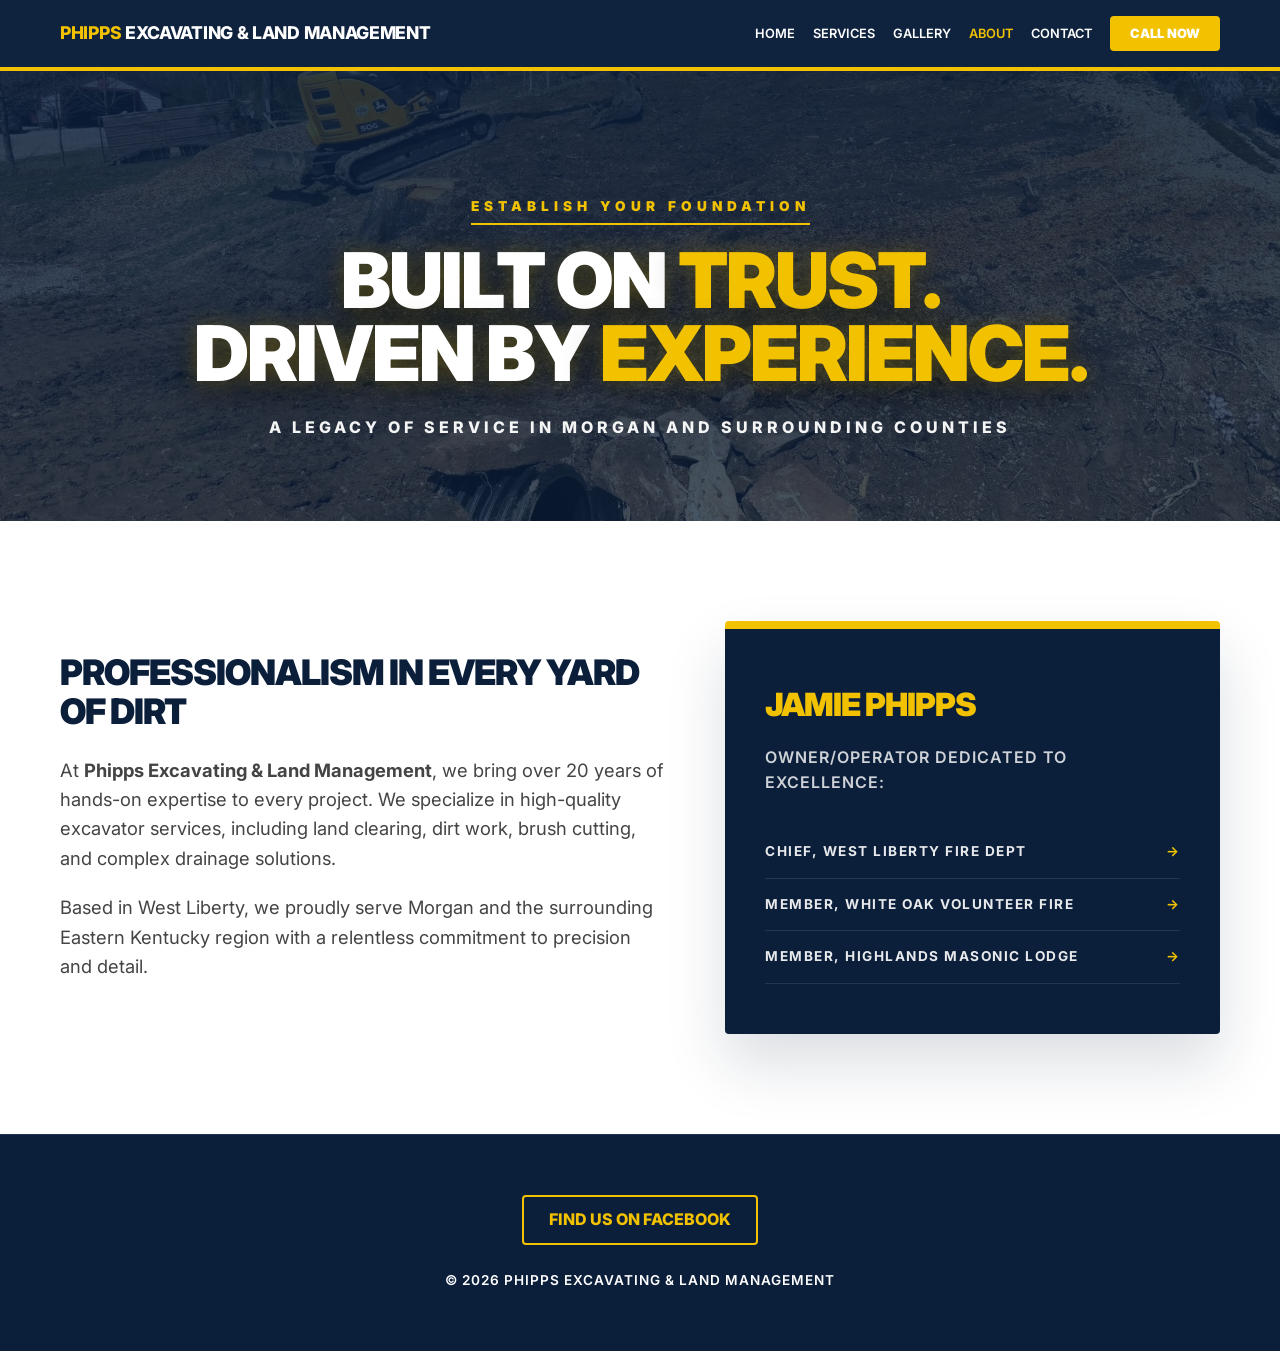
==== commit 20d99b9b: "Update about.html" ====
--- a/about.html
+++ b/about.html
@@ -9,7 +9,7 @@
   <link href="https://fonts.googleapis.com/css2?family=Inter:wght@400;600;700;800;900&display=swap" rel="stylesheet">
   <link rel="stylesheet" href="style.css">
   <style>
-    /* --- SYNCED STUDIO SYSTEM --- */
+    /* --- SYNCED PREMIUM SYSTEM --- */
     body {
       background: #ffffff;
       color: #0B1F3B;
@@ -23,44 +23,71 @@
       padding: 0 20px;
     }
 
-    /* --- HERO: Tight & Professional --- */
+    /* --- HERO: Ultra-Premium Sync --- */
     .about-hero {
       position: relative;
       width: 100%;
-      min-height: 45vh;
+      min-height: 50vh;
       display: flex;
       align-items: center;
       justify-content: center;
-      padding: 100px 0 60px;
-      background-size: cover !important;
-      background-position: center !important;
-      background-attachment: fixed;
+      padding: 120px 0 80px;
+      overflow: hidden;
       color: #fff;
       text-align: center;
     }
 
+    .about-hero::before {
+      content: "";
+      position: absolute;
+      top: 0; left: 0; width: 100%; height: 100%;
+      background-image: linear-gradient(rgba(11, 31, 59, 0.85), rgba(11, 31, 59, 0.75)), url('aboutheaderimage.JPG');
+      background-size: cover;
+      background-position: center;
+      z-index: -1;
+      animation: slow-pan 30s infinite alternate ease-in-out;
+    }
+
+    .hero-subtitle {
+      display: inline-block;
+      font-weight: 900;
+      color: #F2C200;
+      text-transform: uppercase;
+      letter-spacing: 5px;
+      font-size: 0.85rem;
+      margin-bottom: 20px;
+      border-bottom: 2px solid #F2C200;
+      padding-bottom: 5px;
+    }
+
     .about-hero h1 {
-      font-size: clamp(2.5rem, 8vw, 5rem);
-      font-weight: 900;
-      text-transform: uppercase;
-      letter-spacing: -3px;
-      line-height: 0.9;
-      margin-bottom: 15px;
-      text-shadow: 0 5px 20px rgba(0,0,0,0.4);
-    }
-
-    .about-hero p {
-      font-size: 1.2rem;
-      font-weight: 700;
-      text-transform: uppercase;
-      letter-spacing: 2px;
-      color: #F2C200;
-      margin: 0;
-    }
-
-    /* --- CONTENT --- */
+      font-size: clamp(2.8rem, 9vw, 4.8rem);
+      font-weight: 900;
+      text-transform: uppercase;
+      letter-spacing: -2px;
+      line-height: 0.95;
+      margin: 0 auto 25px;
+      text-shadow: 0 0 20px rgba(242, 194, 0, 0.25), 0 12px 35px rgba(0,0,0,0.6);
+    }
+
+    .highlight {
+      color: #F2C200;
+    }
+
+    .hero-description {
+      max-width: 800px;
+      margin: 0 auto;
+      text-transform: uppercase;
+      letter-spacing: 4px;
+      font-weight: 800;
+      font-size: 1rem;
+      color: rgba(255, 255, 255, 0.95);
+      line-height: 1.4;
+    }
+
+    /* --- CONTENT SECTION --- */
     .content-section {
-      padding: 80px 0;
+      padding: 100px 0;
       background: #fff;
     }
 
@@ -76,7 +103,7 @@
       font-weight: 900;
       text-transform: uppercase;
       letter-spacing: -1px;
-      margin-bottom: 20px;
+      margin-bottom: 25px;
       color: #0B1F3B;
       line-height: 1.1;
     }
@@ -88,45 +115,53 @@
     }
 
     .roots-card {
-      padding: 40px;
+      padding: 50px 40px;
       background: #0B1F3B;
       color: #fff;
       border-radius: 4px;
-      box-shadow: 0 20px 40px rgba(11, 31, 59, 0.1);
+      border-top: 8px solid #F2C200;
+      box-shadow: 0 30px 60px rgba(11, 31, 59, 0.15);
     }
 
     .roots-card h3 {
-      font-size: 1.8rem;
-      font-weight: 900;
-      text-transform: uppercase;
-      color: #F2C200;
-      margin-bottom: 10px;
+      font-size: 2rem;
+      font-weight: 900;
+      text-transform: uppercase;
+      color: #F2C200;
+      margin-bottom: 15px;
+      letter-spacing: -1px;
     }
 
     .leader-list {
       list-style: none;
       padding: 0;
-      margin-top: 20px;
+      margin-top: 30px;
     }
 
     .leader-list li {
-      padding: 12px 0;
+      padding: 15px 0;
       border-bottom: 1px solid rgba(255,255,255,0.1);
       font-weight: 700;
       text-transform: uppercase;
-      font-size: 0.8rem;
-      letter-spacing: 1px;
+      font-size: 0.85rem;
+      letter-spacing: 1.5px;
       display: flex;
       justify-content: space-between;
-    }
-
-    /* FIXED: Prevent Facebook Button from turning into a yellow box when clicked */
+      color: rgba(255, 255, 255, 0.9);
+    }
+
+    .leader-list li span {
+      color: #F2C200;
+    }
+
+    /* FOOTER SYNC */
     footer .social-links a, 
     footer .social-links a:visited, 
     footer .social-links a:active {
       color: #F2C200 !important;
       background: transparent !important;
       border: 2px solid #F2C200 !important;
+      text-decoration: none;
     }
     
     footer .social-links a:hover {
@@ -134,10 +169,13 @@
       color: #0B1F3B !important;
     }
 
-    /* --- MOBILE NAV SYNC --- */
+    @keyframes slow-pan {
+      from { transform: scale(1); }
+      to { transform: scale(1.1); }
+    }
+
     @media (max-width: 992px) {
       .content-grid { grid-template-columns: 1fr; gap: 40px; }
-      .about-hero { min-height: 40vh; padding: 120px 0 60px; }
     }
 
     @media (max-width: 768px) {
@@ -145,7 +183,7 @@
       .nav-cta-menu { 
         background: #F2C200; 
         color: #0B1F3B !important; 
-        padding: 15px 20px; 
+        padding: 15px; 
         border-radius: 4px; 
         font-weight: 900; 
         width: 80%; 
@@ -163,13 +201,9 @@
   <nav class="navbar">
     <div class="container nav-container">
       <a href="index.html" class="nav-brand"><span>Phipps</span> Excavating & Land Management</a>
-      
       <div class="menu-toggle" id="mobile-menu">
-        <span class="bar"></span>
-        <span class="bar"></span>
-        <span class="bar"></span>
+        <span class="bar"></span><span class="bar"></span><span class="bar"></span>
       </div>
-
       <ul class="nav-links" id="nav-list">
         <li><a href="index.html">Home</a></li>
         <li><a href="services.html">Services</a></li>
@@ -181,33 +215,32 @@
     </div>
   </nav>
 
-  <header class="about-hero" style="background: linear-gradient(rgba(11, 31, 59, 0.75), rgba(11, 31, 59, 0.75)), url('aboutheaderimage.JPG');">
+  <header class="about-hero">
     <div class="container">
-      <h1>Built on Trust.<br>Driven by Experience.</h1>
-      <p>A Legacy of Service in Morgan County and Surrounding Counties</p>
+      <span class="hero-subtitle">Establish Your Foundation</span>
+      <h1>Built on <span class="highlight">Trust.</span><br>Driven by <span class="highlight">Experience.</span></h1>
+      <p class="hero-description">A Legacy of Service in Morgan and Surrounding Counties</p>
     </div>
   </header>
 
   <section class="content-section">
     <div class="container">
       <div class="content-grid">
-        
         <div class="main-text">
           <h2>Professionalism in Every Yard of Dirt</h2>
-          <p>At <strong>Phipps Excavating & Land Management</strong>, we bring over 20 years of hands-on expertise to every project. We specialize in high-quality excavator services, including land clearing, dirt work, brush cutting, and complex drainage solutions. Based in West Liberty, we proudly serve Morgan County and the surrounding Eastern Kentucky region.</p>
-          <p>What sets us apart is our relentless commitment to precision and detail.</p>
+          <p>At <strong>Phipps Excavating & Land Management</strong>, we bring over 20 years of hands-on expertise to every project. We specialize in high-quality excavator services, including land clearing, dirt work, brush cutting, and complex drainage solutions.</p>
+          <p>Based in West Liberty, we proudly serve Morgan and the surrounding Eastern Kentucky region with a relentless commitment to precision and detail.</p>
         </div>
 
         <div class="roots-card">
           <h3>Jamie Phipps</h3>
-          <p style="opacity: 0.8; font-size: 1rem;">Owner/Operator dedicated to excellence in business and community service:</p>
+          <p style="opacity: 0.8; font-size: 1rem; text-transform: uppercase; letter-spacing: 1px; font-weight: 600;">Owner/Operator dedicated to excellence:</p>
           <ul class="leader-list">
             <li>Chief, West Liberty Fire Dept <span>→</span></li>
             <li>Member, White Oak Volunteer Fire <span>→</span></li>
             <li>Member, Highlands Masonic Lodge <span>→</span></li>
           </ul>
         </div>
-
       </div>
     </div>
   </section>
@@ -226,7 +259,6 @@
   <script>
     const menu = document.querySelector('#mobile-menu');
     const menuLinks = document.querySelector('#nav-list');
-    
     if(menu) {
       menu.addEventListener('click', function() {
         menu.classList.toggle('is-active');
